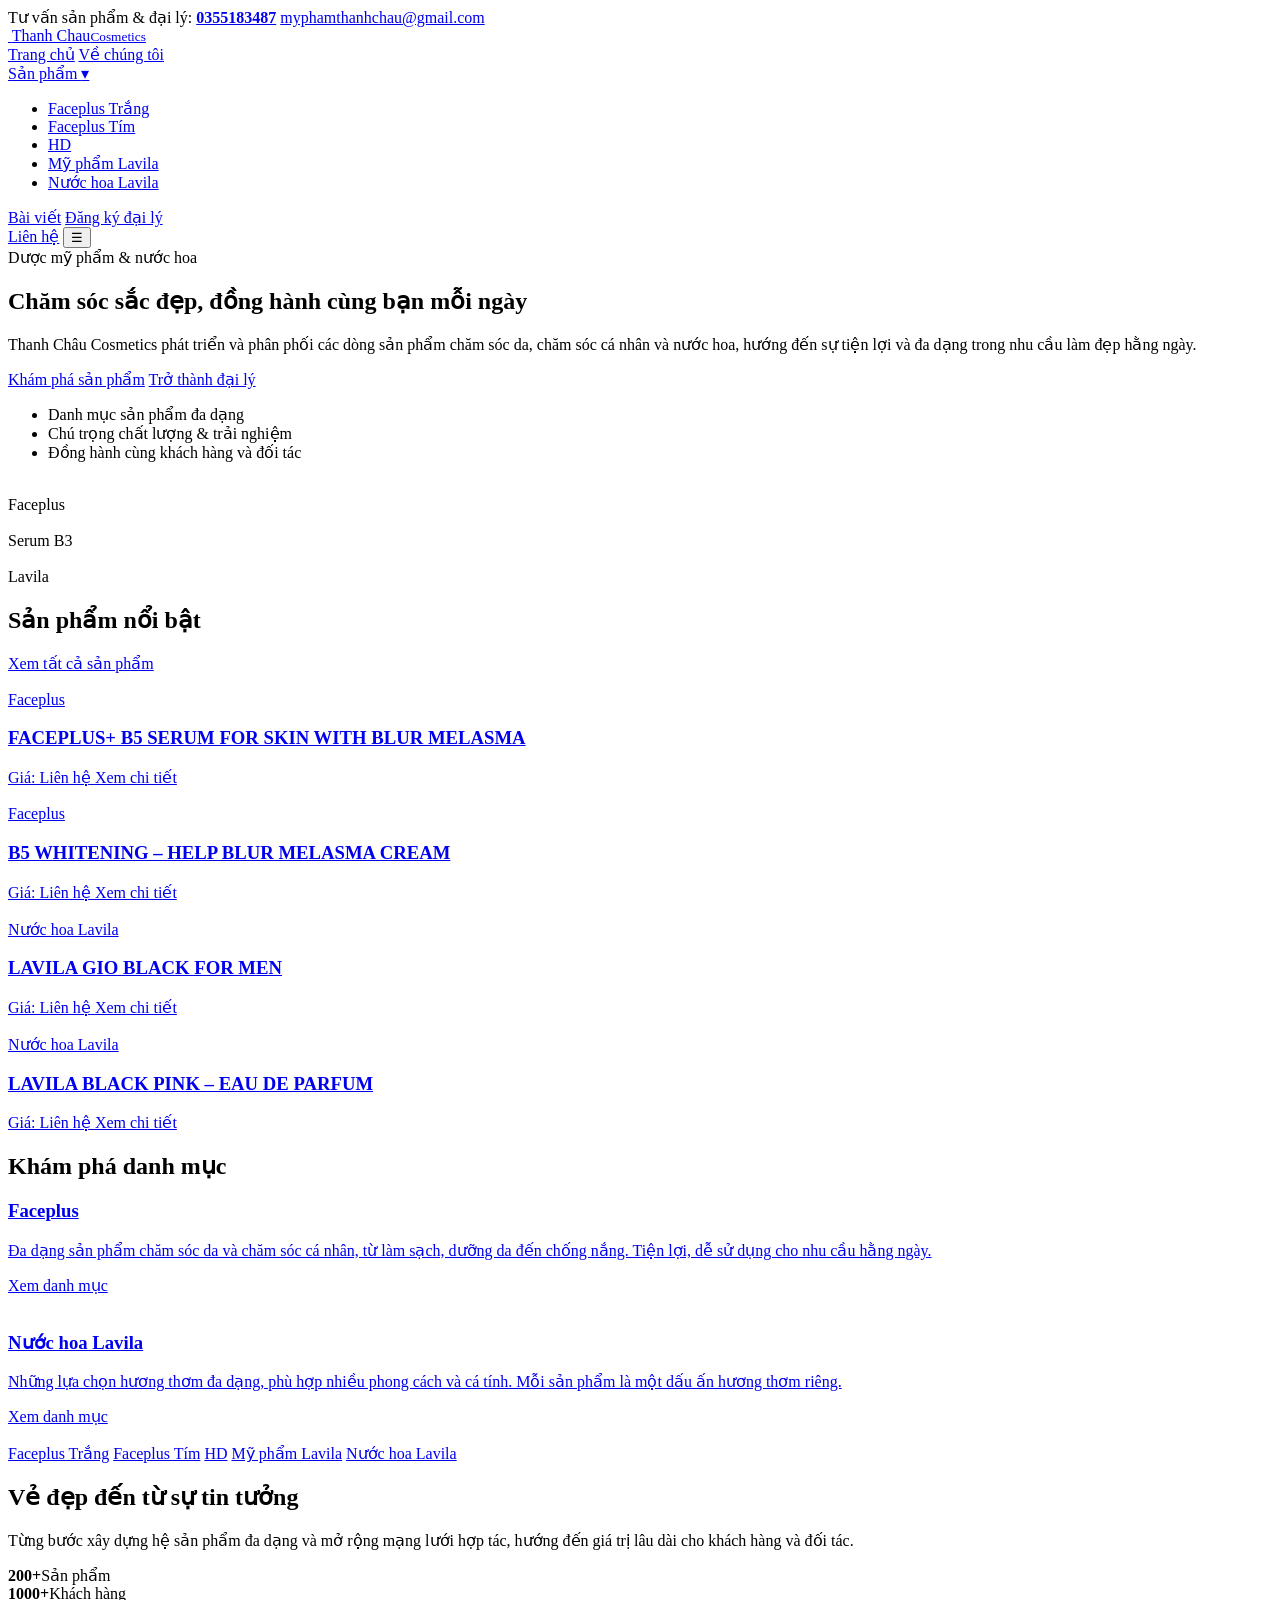
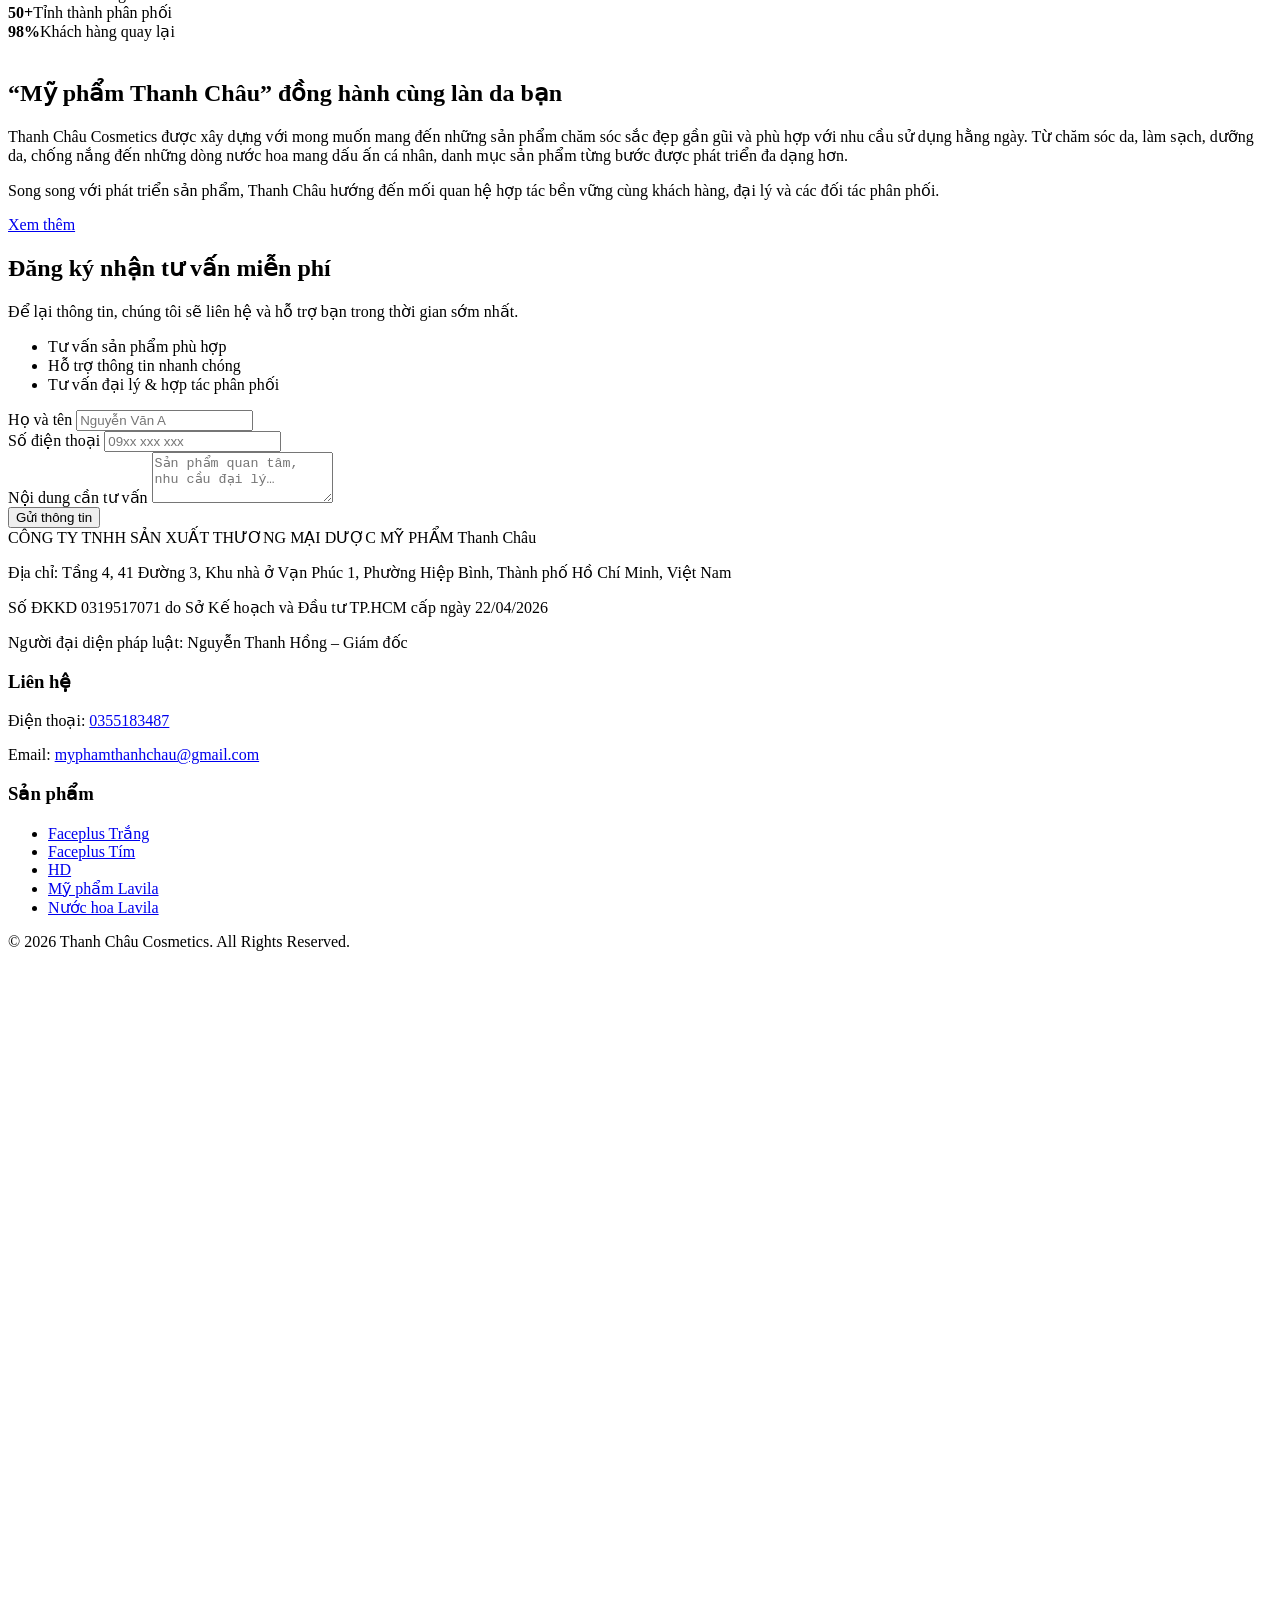
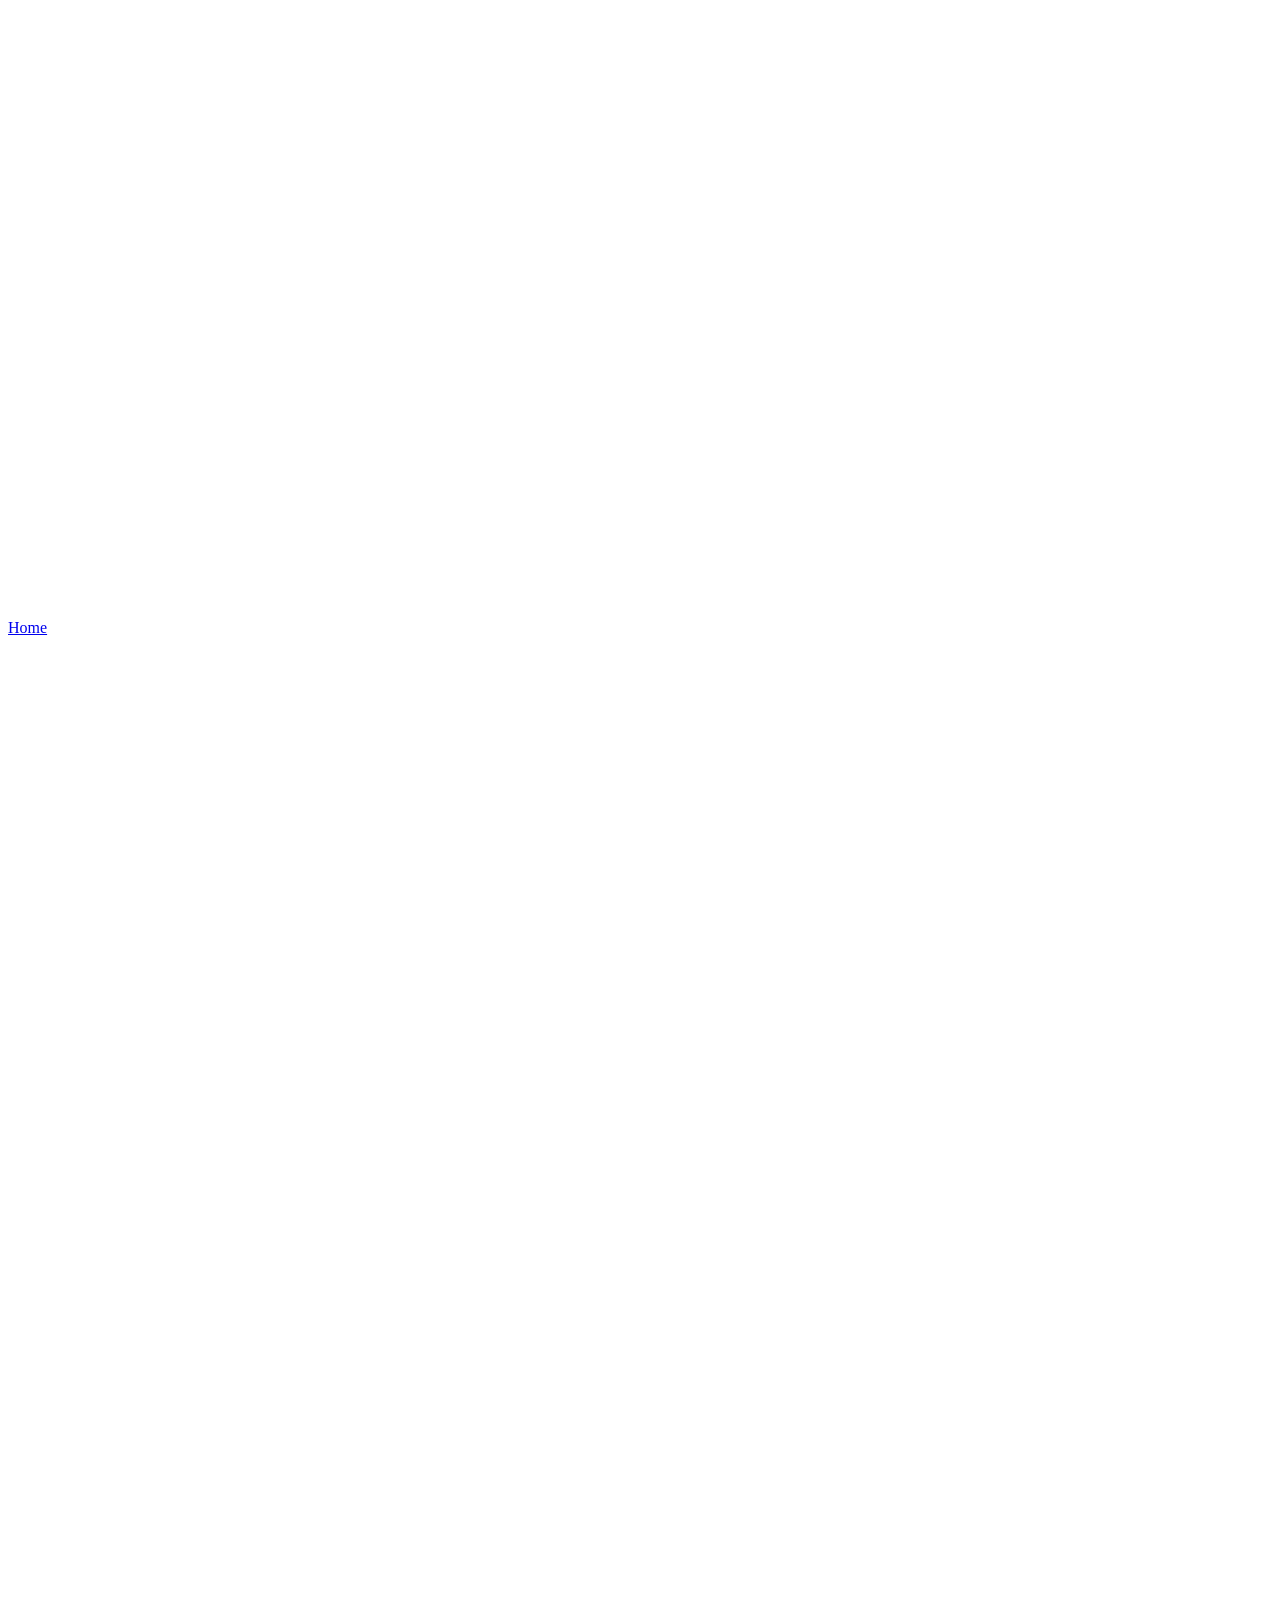
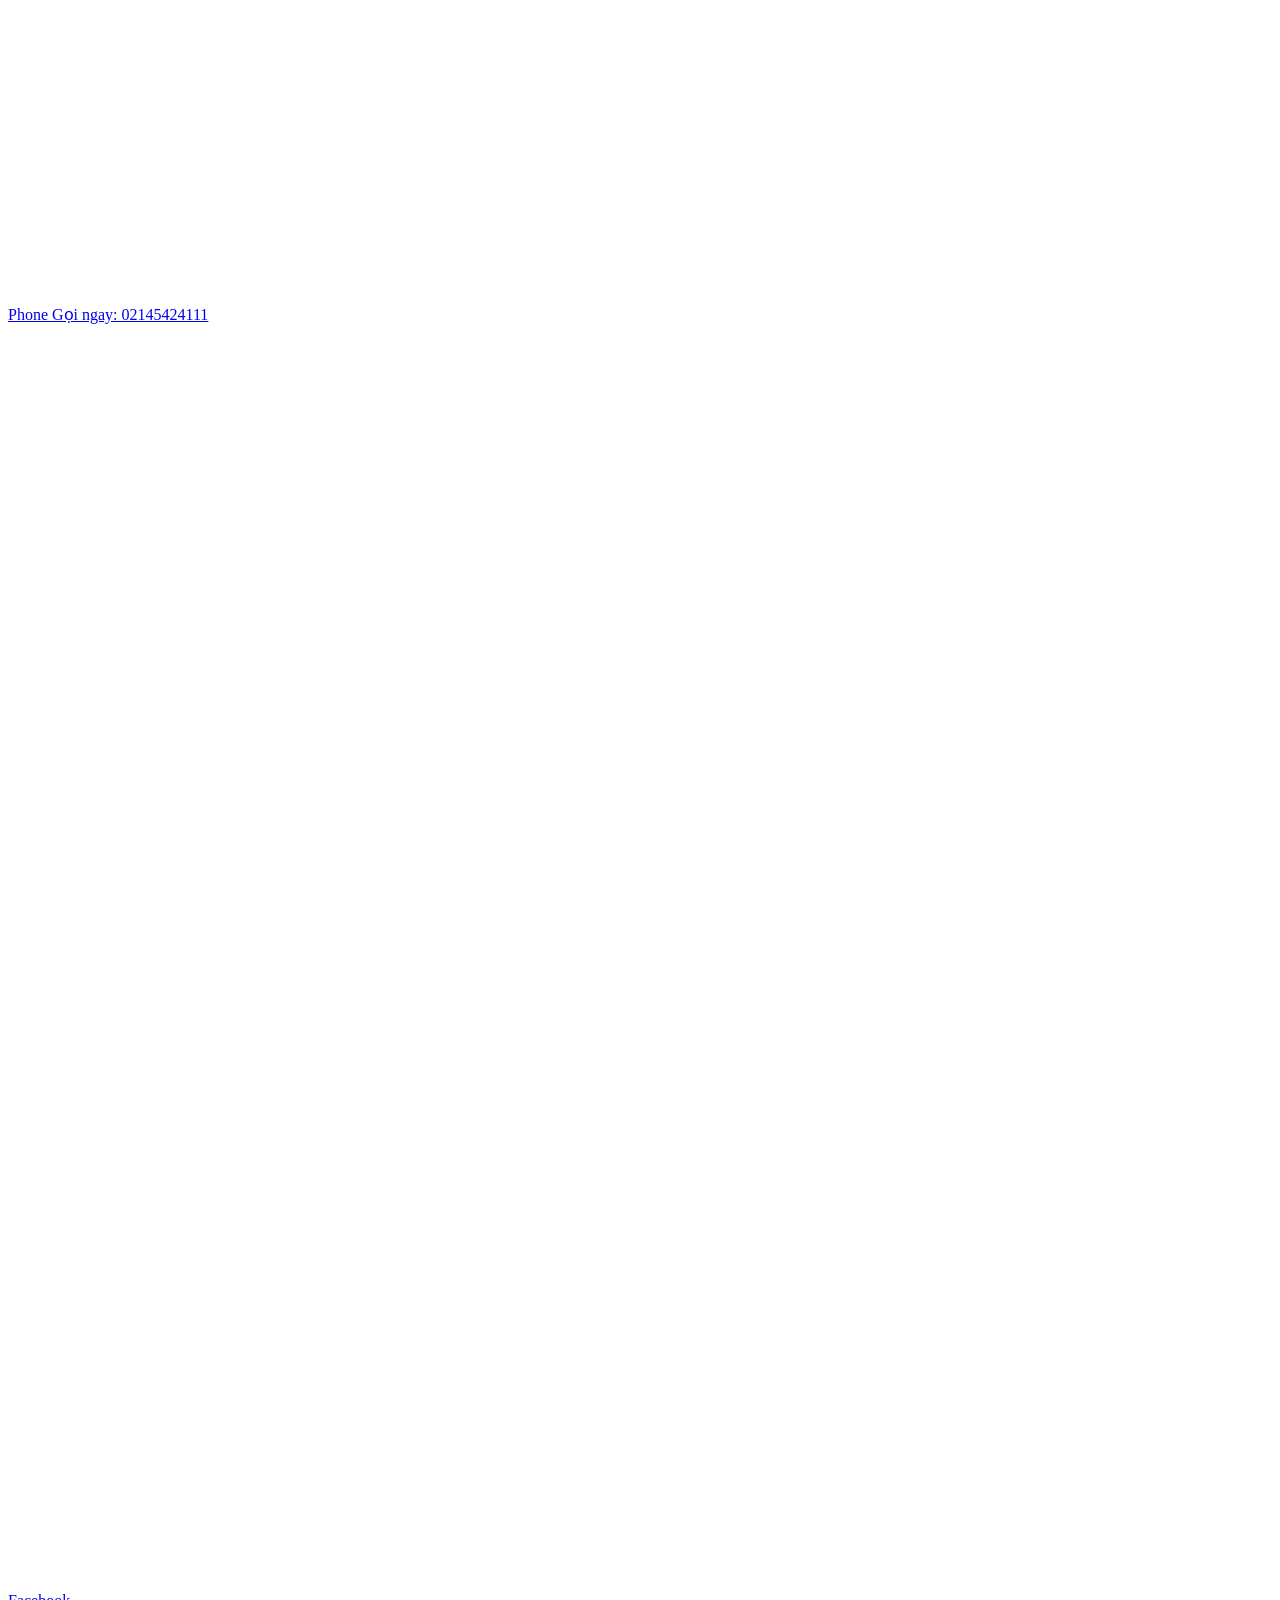
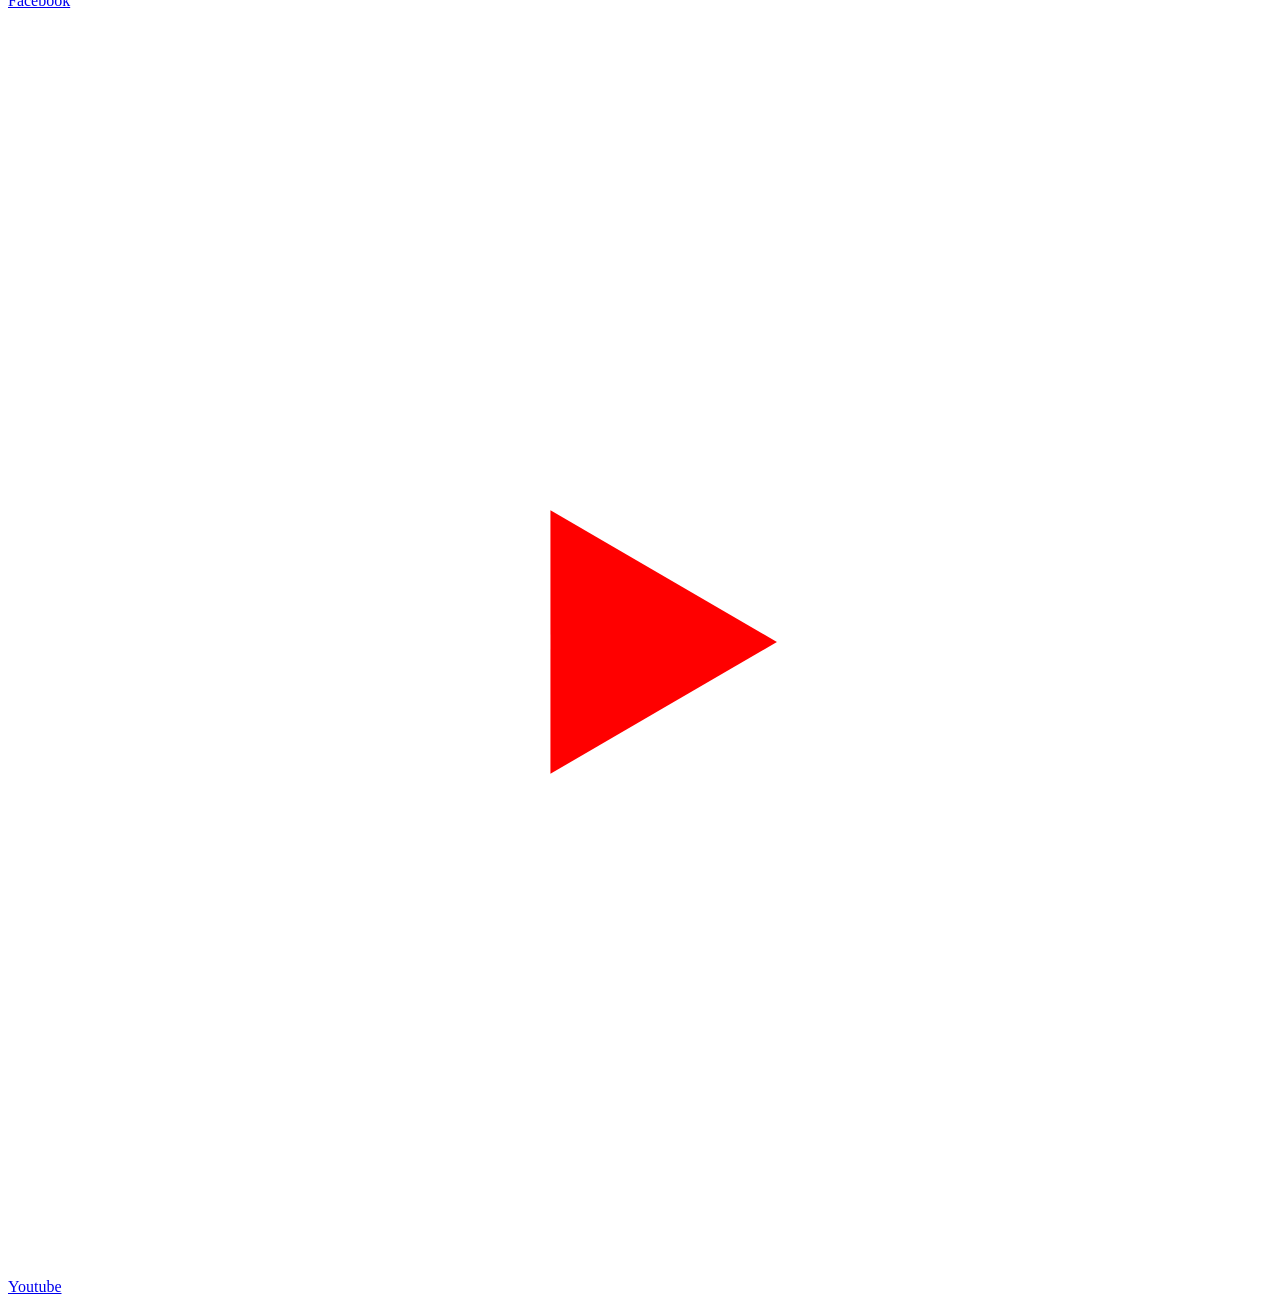
==== index.html @ 33100379 "Create index.html" ====
<!DOCTYPE html>
<html lang="vi">
<head>
<meta charset="utf-8">
<meta name="viewport" content="width=device-width, initial-scale=1">
<title>Thanh Châu Cosmetics – Dược mỹ phẩm &amp; nước hoa</title>
<meta name="description" content="Thanh Châu Cosmetics phát triển và phân phối sản phẩm chăm sóc da, chăm sóc cá nhân và nước hoa Lavila.">
<link rel="preconnect" href="https://fonts.googleapis.com">
<link rel="preconnect" href="https://fonts.gstatic.com" crossorigin>
<link href="https://fonts.googleapis.com/css2?family=Be+Vietnam+Pro:wght@400;500;600;700&display=swap" rel="stylesheet">
<link rel="stylesheet" href="style.css">
<script src="sanpham-links.js" defer></script>
</head>
<body>

<div class="topbar">
  <div class="wrap">
    <span>Tư vấn sản phẩm &amp; đại lý: <b><a href="tel:0355183487">0355183487</a></b></span>
    <a href="mailto:myphamthanhchau@gmail.com">myphamthanhchau@gmail.com</a>
  </div>
</div>

<header class="header">
  <div class="wrap">
    <a href="index.html" class="logo" aria-label="Thanh Châu Cosmetics – Trang chủ">
      <span class="logo-mark"><img src="logo.jpg" alt=""></span>
      <span>Thanh Chau<small>Cosmetics</small></span>
    </a>
    <nav class="nav" id="nav" aria-label="Menu chính">
      <a href="index.html">Trang chủ</a>
      <a href="gioithieu.html">Về chúng tôi</a>
      <div class="has-sub">
        <a href="sanpham.html" class="sub-trigger" aria-haspopup="true" aria-expanded="false">Sản phẩm <span class="caret" aria-hidden="true">▾</span></a>
        <ul class="submenu">
          <li><a href="faceplus-trang.html">Faceplus Trắng</a></li>
          <li><a href="faceplus-tim.html">Faceplus Tím</a></li>
          <li><a href="hd.html">HD</a></li>
          <li><a href="my-pham-lavila.html">Mỹ phẩm Lavila</a></li>
          <li><a href="nuoc-hoa-lavila.html">Nước hoa Lavila</a></li>
        </ul>
      </div>
      <a href="/bai-viet/">Bài viết</a>
      <a href="#dai-ly">Đăng ký đại lý</a>
    </nav>
    <a href="#lien-he" class="btn btn-primary btn-contact">Liên hệ</a>
    <button class="menu-toggle" id="menuBtn" aria-label="Mở menu" aria-expanded="false" aria-controls="nav">☰</button>
  </div>
</header>

<main>
  <!-- HERO -->
  <section class="hero">
    <div class="wrap">
      <div>
        <span class="pill">Dược mỹ phẩm &amp; nước hoa</span>
        <h1>Chăm sóc sắc đẹp, <span>đồng hành cùng bạn</span> mỗi ngày</h1>
        <p class="lead">Thanh Châu Cosmetics phát triển và phân phối các dòng sản phẩm chăm sóc da, chăm sóc cá nhân và nước hoa, hướng đến sự tiện lợi và đa dạng trong nhu cầu làm đẹp hằng ngày.</p>
        <div class="hero-actions">
          <a href="#san-pham" class="btn btn-primary">Khám phá sản phẩm</a>
          <a href="#dai-ly" class="btn btn-outline">Trở thành đại lý</a>
        </div>
        <ul class="ticks">
          <li>Danh mục sản phẩm đa dạng</li>
          <li>Chú trọng chất lượng &amp; trải nghiệm</li>
          <li>Đồng hành cùng khách hàng và đối tác</li>
        </ul>
      </div>
      <div class="hero-art" aria-hidden="true">
        <!-- Thay các ô này bằng <img src="anh-san-pham.jpg" alt="..."> -->
        <div class="bottle b1"><img src="https://duocmyphamhoangdung.vn/storage/s8/v2/s8v2iyihq0ldpcdhalr95z80q9s4_2aOboQtiuVtBk6MLftpJ6jCTSQCtWr2D3FwXiSzQ.jpg" alt=""><br>Faceplus</div>
        <div class="bottle b2"><img src="https://duocmyphamhoangdung.vn/storage/tr/6d/tr6delfv5ggwfutbpmfv9bnxu0r1_2aOboQtiuXZ2qyln2XQyYvve64nlisdAdYsNmq48.jpg" alt=""><br>Serum B3</div>
        <div class="bottle b3"><img src="https://duocmyphamhoangdung.vn/storage/ak/68/ak686l6jyz4f4cz1f8vqea92q62v_7f8109a5ee166f483607.jpg" alt=""><br>Lavila</div>
      </div>
    </div>
  </section>

  <!-- SẢN PHẨM NỔI BẬT -->
  <section class="section products" id="san-pham">
    <div class="wrap">
      <div class="section-head">
        <h2>Sản phẩm nổi bật</h2>
        <a href="sanpham.html" class="link-more">Xem tất cả sản phẩm</a>
      </div>
      <div class="grid-4">
        <a class="card" href="/san-pham/faceplus-b5-serum-for-skin-with-blur-melasma/">
          <div class="card-img c1"><img src="https://duocmyphamhoangdung.vn/storage/tr/6d/tr6delfv5ggwfutbpmfv9bnxu0r1_2aOboQtiuXZ2qyln2XQyYvve64nlisdAdYsNmq48.jpg" alt=""></div>
          <div class="card-body">
            <span class="card-brand">Faceplus</span>
            <h3>FACEPLUS+ B5 SERUM FOR SKIN WITH BLUR MELASMA</h3>
            <span class="price">Giá: Liên hệ</span>
            <span class="more">Xem chi tiết</span>
          </div>
        </a>
        <a class="card" href="/san-pham/b5-whitening-help-blur-melasma-cream/">
          <div class="card-img c2"><img src="https://duocmyphamhoangdung.vn/storage/s8/v2/s8v2iyihq0ldpcdhalr95z80q9s4_2aOboQtiuVtBk6MLftpJ6jCTSQCtWr2D3FwXiSzQ.jpg" alt=""></div>
          <div class="card-body">
            <span class="card-brand">Faceplus</span>
            <h3>B5 WHITENING – HELP BLUR MELASMA CREAM</h3>
            <span class="price">Giá: Liên hệ</span>
            <span class="more">Xem chi tiết</span>
          </div>
        </a>
        <a class="card" href="/san-pham/lavila-gio-black-for-men/">
          <div class="card-img c3"><img src="https://duocmyphamhoangdung.vn/storage/l8/zk/l8zkird0wcpavk57gc26s7rkd6z0_aa4c84c8647be525bc6a.jpg" alt=""></div>
          <div class="card-body">
            <span class="card-brand">Nước hoa Lavila</span>
            <h3>LAVILA GIO BLACK FOR MEN</h3>
            <span class="price">Giá: Liên hệ</span>
            <span class="more">Xem chi tiết</span>
          </div>
        </a>
        <a class="card" href="/san-pham/lavila-black-pink-eau-de-parfum/">
          <div class="card-img c4"><img src="https://duocmyphamhoangdung.vn/storage/ak/68/ak686l6jyz4f4cz1f8vqea92q62v_7f8109a5ee166f483607.jpg" alt=""></div>
          <div class="card-body">
            <span class="card-brand">Nước hoa Lavila</span>
            <h3>LAVILA BLACK PINK – EAU DE PARFUM</h3>
            <span class="price">Giá: Liên hệ</span>
            <span class="more">Xem chi tiết</span>
          </div>
        </a>
      </div>
    </div>
  </section>

  <!-- DANH MỤC -->
  <section class="section">
    <div class="wrap">
      <div class="section-head"><h2>Khám phá danh mục</h2></div>
      <div class="cats">
        <a class="cat light" href="faceplus-trang.html">
          <div class="cat-text">
            <h3>Faceplus</h3>
            <p>Đa dạng sản phẩm chăm sóc da và chăm sóc cá nhân, từ làm sạch, dưỡng da đến chống nắng. Tiện lợi, dễ sử dụng cho nhu cầu hằng ngày.</p>
            <span class="cat-link">Xem danh mục</span>
          </div>
          <div class="cat-img"><img src="https://duocmyphamhoangdung.vn/storage/s8/v2/s8v2iyihq0ldpcdhalr95z80q9s4_2aOboQtiuVtBk6MLftpJ6jCTSQCtWr2D3FwXiSzQ.jpg" alt=""></div>
        </a>
        <a class="cat dark" href="nuoc-hoa-lavila.html">
          <div class="cat-text">
            <h3>Nước hoa Lavila</h3>
            <p>Những lựa chọn hương thơm đa dạng, phù hợp nhiều phong cách và cá tính. Mỗi sản phẩm là một dấu ấn hương thơm riêng.</p>
            <span class="cat-link">Xem danh mục</span>
          </div>
          <div class="cat-img"><img src="https://duocmyphamhoangdung.vn/storage/x6/0d/x60dg9hu9xrqrxnwlsz4jeurth7w_963986c66175e02bb964.jpg" alt=""></div>
        </a>
      </div>
      <div class="chips">
        <a class="chip" href="faceplus-trang.html">Faceplus Trắng</a>
        <a class="chip" href="faceplus-tim.html">Faceplus Tím</a>
        <a class="chip" href="hd.html">HD</a>
        <a class="chip" href="my-pham-lavila.html">Mỹ phẩm Lavila</a>
        <a class="chip" href="nuoc-hoa-lavila.html">Nước hoa Lavila</a>
      </div>
    </div>
  </section>

  <!-- SỐ LIỆU -->
  <section class="stats">
    <div class="wrap">
      <h2 class="h2">Vẻ đẹp đến từ sự tin tưởng</h2>
      <p class="sub">Từng bước xây dựng hệ sản phẩm đa dạng và mở rộng mạng lưới hợp tác, hướng đến giá trị lâu dài cho khách hàng và đối tác.</p>
      <div class="stat-grid">
        <div class="stat"><b>200+</b><span>Sản phẩm</span></div>
        <div class="stat"><b>1000+</b><span>Khách hàng</span></div>
        <div class="stat"><b>50+</b><span>Tỉnh thành phân phối</span></div>
        <div class="stat"><b>98%</b><span>Khách hàng quay lại</span></div>
      </div>
    </div>
  </section>

  <!-- CÂU CHUYỆN THƯƠNG HIỆU -->
  <section class="section story">
    <div class="wrap">
      <div class="story-img"><img src="https://duocmyphamhoangdung.vn/storage/ej/cs/ejcs5h4viey5o0l9stw7gkk3kz85_ad07f983-24dc-4d9b-b5c7-700fced2ad86.jpg" alt=""></div>
      <div class="story-text">
        <h2 class="h2">“Mỹ phẩm Thanh Châu” đồng hành cùng làn da bạn</h2>
        <p>Thanh Châu Cosmetics được xây dựng với mong muốn mang đến những sản phẩm chăm sóc sắc đẹp gần gũi và phù hợp với nhu cầu sử dụng hằng ngày. Từ chăm sóc da, làm sạch, dưỡng da, chống nắng đến những dòng nước hoa mang dấu ấn cá nhân, danh mục sản phẩm từng bước được phát triển đa dạng hơn.</p>
        <p>Song song với phát triển sản phẩm, Thanh Châu hướng đến mối quan hệ hợp tác bền vững cùng khách hàng, đại lý và các đối tác phân phối.</p>
        <a href="gioithieu.html" class="btn btn-outline">Xem thêm</a>
      </div>
    </div>
  </section>

  <!-- ĐĂNG KÝ TƯ VẤN / ĐẠI LÝ -->
  <section class="section consult" id="dai-ly">
    <div class="wrap">
      <div>
        <h2>Đăng ký nhận tư vấn miễn phí</h2>
        <p class="lead">Để lại thông tin, chúng tôi sẽ liên hệ và hỗ trợ bạn trong thời gian sớm nhất.</p>
        <ul>
          <li>Tư vấn sản phẩm phù hợp</li>
          <li>Hỗ trợ thông tin nhanh chóng</li>
          <li>Tư vấn đại lý &amp; hợp tác phân phối</li>
        </ul>
      </div>
      <!-- Đổi action sang địa chỉ xử lý form của bạn -->
      <form class="form" action="#" method="post">
        <div class="field">
          <label for="ten">Họ và tên</label>
          <input id="ten" name="ten" type="text" placeholder="Nguyễn Văn A" autocomplete="name" required>
        </div>
        <div class="field">
          <label for="sdt">Số điện thoại</label>
          <input id="sdt" name="sdt" type="tel" placeholder="09xx xxx xxx" autocomplete="tel" required>
        </div>
        <div class="field">
          <label for="nd">Nội dung cần tư vấn</label>
          <textarea id="nd" name="noidung" rows="3" placeholder="Sản phẩm quan tâm, nhu cầu đại lý…"></textarea>
        </div>
        <button type="submit" class="btn btn-primary">Gửi thông tin</button>
      </form>
    </div>
  </section>
</main>

<footer class="footer" id="lien-he">
  <div class="wrap">
    <div class="cols">
      <div>
        <div class="co">CÔNG TY TNHH SẢN XUẤT THƯƠNG MẠI DƯỢC MỸ PHẨM Thanh Châu</div>
        <p>Địa chỉ: Tầng 4, 41 Đường 3, Khu nhà ở Vạn Phúc 1, Phường Hiệp Bình, Thành phố Hồ Chí Minh, Việt Nam</p>
        <p>Số ĐKKD 0319517071 do Sở Kế hoạch và Đầu tư TP.HCM cấp ngày 22/04/2026</p>
        <p>Người đại diện pháp luật: Nguyễn Thanh Hồng – Giám đốc</p>
      </div>
      <div>
        <h3>Liên hệ</h3>
        <p>Điện thoại: <a href="tel:0355183487">0355183487</a></p>
        <p>Email: <a href="mailto:myphamthanhchau@gmail.com">myphamthanhchau@gmail.com</a></p>
      </div>
      <div>
        <h3>Sản phẩm</h3>
        <ul>
          <li><a href="faceplus-trang.html">Faceplus Trắng</a></li>
          <li><a href="faceplus-tim.html">Faceplus Tím</a></li>
          <li><a href="hd.html">HD</a></li>
          <li><a href="my-pham-lavila.html">Mỹ phẩm Lavila</a></li>
          <li><a href="nuoc-hoa-lavila.html">Nước hoa Lavila</a></li>
        </ul>
      </div>
    </div>
    <div class="copy">© 2026 Thanh Châu Cosmetics. All Rights Reserved.</div>
  </div>
</footer>
<nav class="float-menu" aria-label="Liên hệ nhanh">
  <a href="index.html" class="fm-item">
    <span class="fm-icon fm-home">
      <svg viewBox="0 0 24 24" fill="none" stroke="#fff" stroke-width="1.8" stroke-linecap="round" stroke-linejoin="round"><path d="M3 9l9-7 9 7v11a2 2 0 0 1-2 2H5a2 2 0 0 1-2-2z"/><polyline points="9 22 9 12 15 12 15 22"/></svg>
    </span>
    <span class="fm-label">Home</span>
  </a>
 <a href="tel:02145424111" class="fm-item fm-has-tip">
  <span class="fm-icon fm-phone">
    <svg viewBox="0 0 24 24" fill="#fff"><path d="M22 16.92v3a2 2 0 0 1-2.18 2 19.8 19.8 0 0 1-8.63-3.07 19.5 19.5 0 0 1-6-6A19.8 19.8 0 0 1 2.12 4.18 2 2 0 0 1 4.11 2h3a2 2 0 0 1 2 1.72c.13.96.36 1.9.7 2.81a2 2 0 0 1-.45 2.11L8.09 9.91a16 16 0 0 0 6 6l1.27-1.27a2 2 0 0 1 2.11-.45c.91.34 1.85.57 2.81.7A2 2 0 0 1 22 16.92z"/></svg>
  </span>
  <span class="fm-label">Phone</span>
  <span class="fm-tip" role="tooltip">Gọi ngay: 02145424111</span>
</a>
  <a href="#" class="fm-item" id="fmFb">
  <span class="fm-icon fm-fb">
    <svg viewBox="0 0 24 24" fill="#fff"><path d="M14 8h2.5V5H14c-1.9 0-3.5 1.6-3.5 3.5V10H8.5v3h2v7h3v-7h2.3l.5-3h-2.8V8.5c0-.3.2-.5.5-.5z"/></svg>
  </span>
  <span class="fm-label">Facebook</span>
</a>
  <a href="https://youtube.com/@TEN-KENH-CUA-BAN" target="_blank" rel="noopener" class="fm-item">
    <span class="fm-icon fm-yt">
      <svg viewBox="0 0 24 24"><rect x="3" y="6" width="18" height="12" rx="3.5" fill="#fff"/><path d="M10.3 9.5v5l4.3-2.5z" fill="#FF0000"/></svg>
    </span>
    <span class="fm-label">Youtube</span>
  </a>
</nav>
<div class="modal" id="fbModal" hidden>
  <div class="modal-box" role="dialog" aria-modal="true" aria-labelledby="fbModalTitle">
    <div class="modal-head">
      <h2 id="fbModalTitle">KẾT NỐI</h2>
      <button type="button" class="modal-x" id="fbClose" aria-label="Đóng">×</button>
    </div>
    <p class="modal-body">Bạn có muốn kết nối với tư vấn viên của chúng tôi?</p>
    <div class="modal-actions">
      <button type="button" class="mbtn mbtn-cancel" id="fbCancel">Hủy</button>
      <a class="mbtn mbtn-fb" id="fbGo" href="https://www.facebook.com/profile.php?id=61581400995391" target="_blank" rel="noopener">Chat Facebook</a>
    </div>
  </div>
</div>


<script>
  // Bật/tắt menu trên điện thoại
  var btn = document.getElementById('menuBtn');
  var nav = document.getElementById('nav');
  btn.addEventListener('click', function () {
    var open = nav.classList.toggle('open');
    btn.setAttribute('aria-expanded', open);
  });

  // Menu Sản phẩm trên điện thoại: bấm để mở/đóng danh sách
  var sub = document.querySelector('.has-sub');
  var subTrigger = sub.querySelector('.sub-trigger');
  subTrigger.addEventListener('click', function (e) {
    if (window.matchMedia('(max-width:900px)').matches) {
      e.preventDefault();
      var o = sub.classList.toggle('open');
      subTrigger.setAttribute('aria-expanded', o);
    }
  });

  // Hộp thoại kết nối Facebook
var fbModal = document.getElementById('fbModal');
var fbOpenBtn = document.getElementById('fmFb');

function openFb(e){
  e.preventDefault();
  fbModal.hidden = false;
  document.getElementById('fbGo').focus();
}
function closeFb(){
  fbModal.hidden = true;
  fbOpenBtn.focus();
}

fbOpenBtn.addEventListener('click', openFb);
document.getElementById('fbCancel').addEventListener('click', closeFb);
document.getElementById('fbClose').addEventListener('click', closeFb);
document.getElementById('fbGo').addEventListener('click', function(){ fbModal.hidden = true; });
fbModal.addEventListener('click', function(e){ if (e.target === fbModal) closeFb(); });
document.addEventListener('keydown', function(e){
  if (e.key === 'Escape' && !fbModal.hidden) closeFb();
});
</script>

</body>
</html>
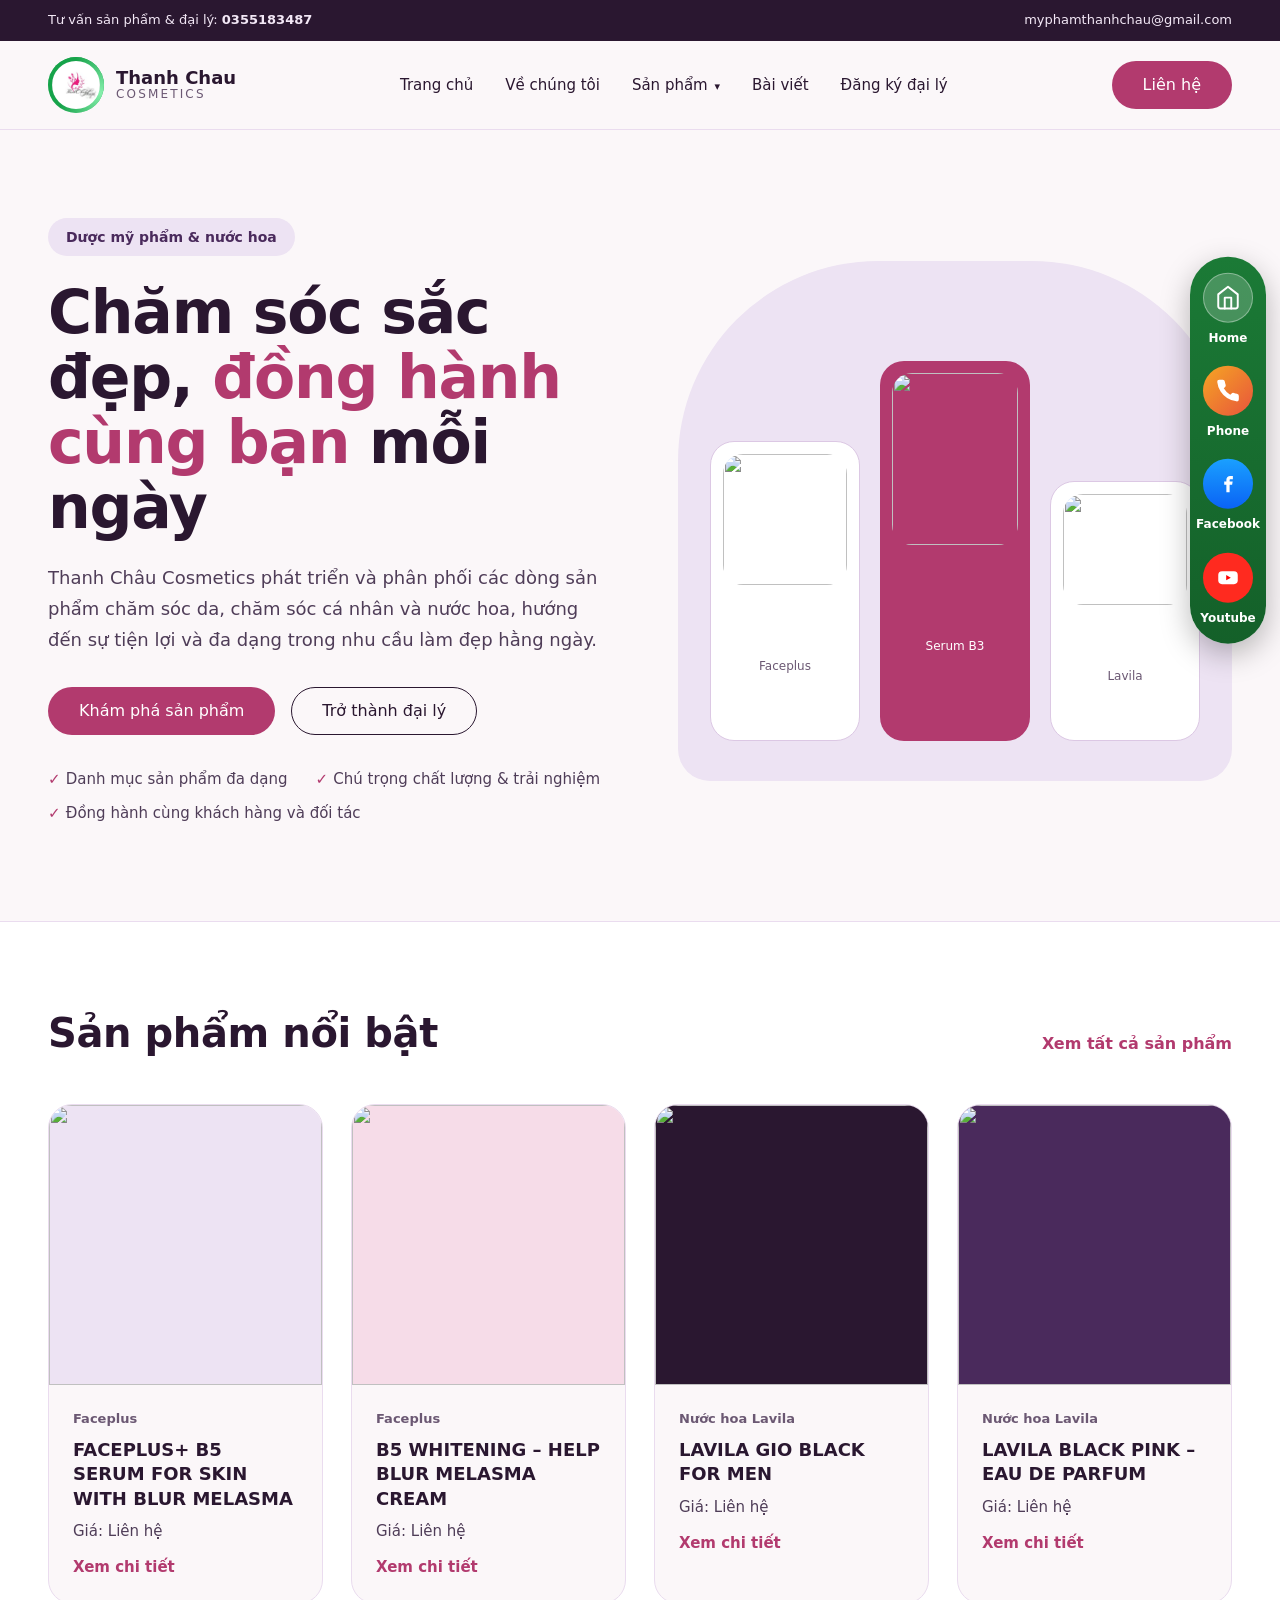
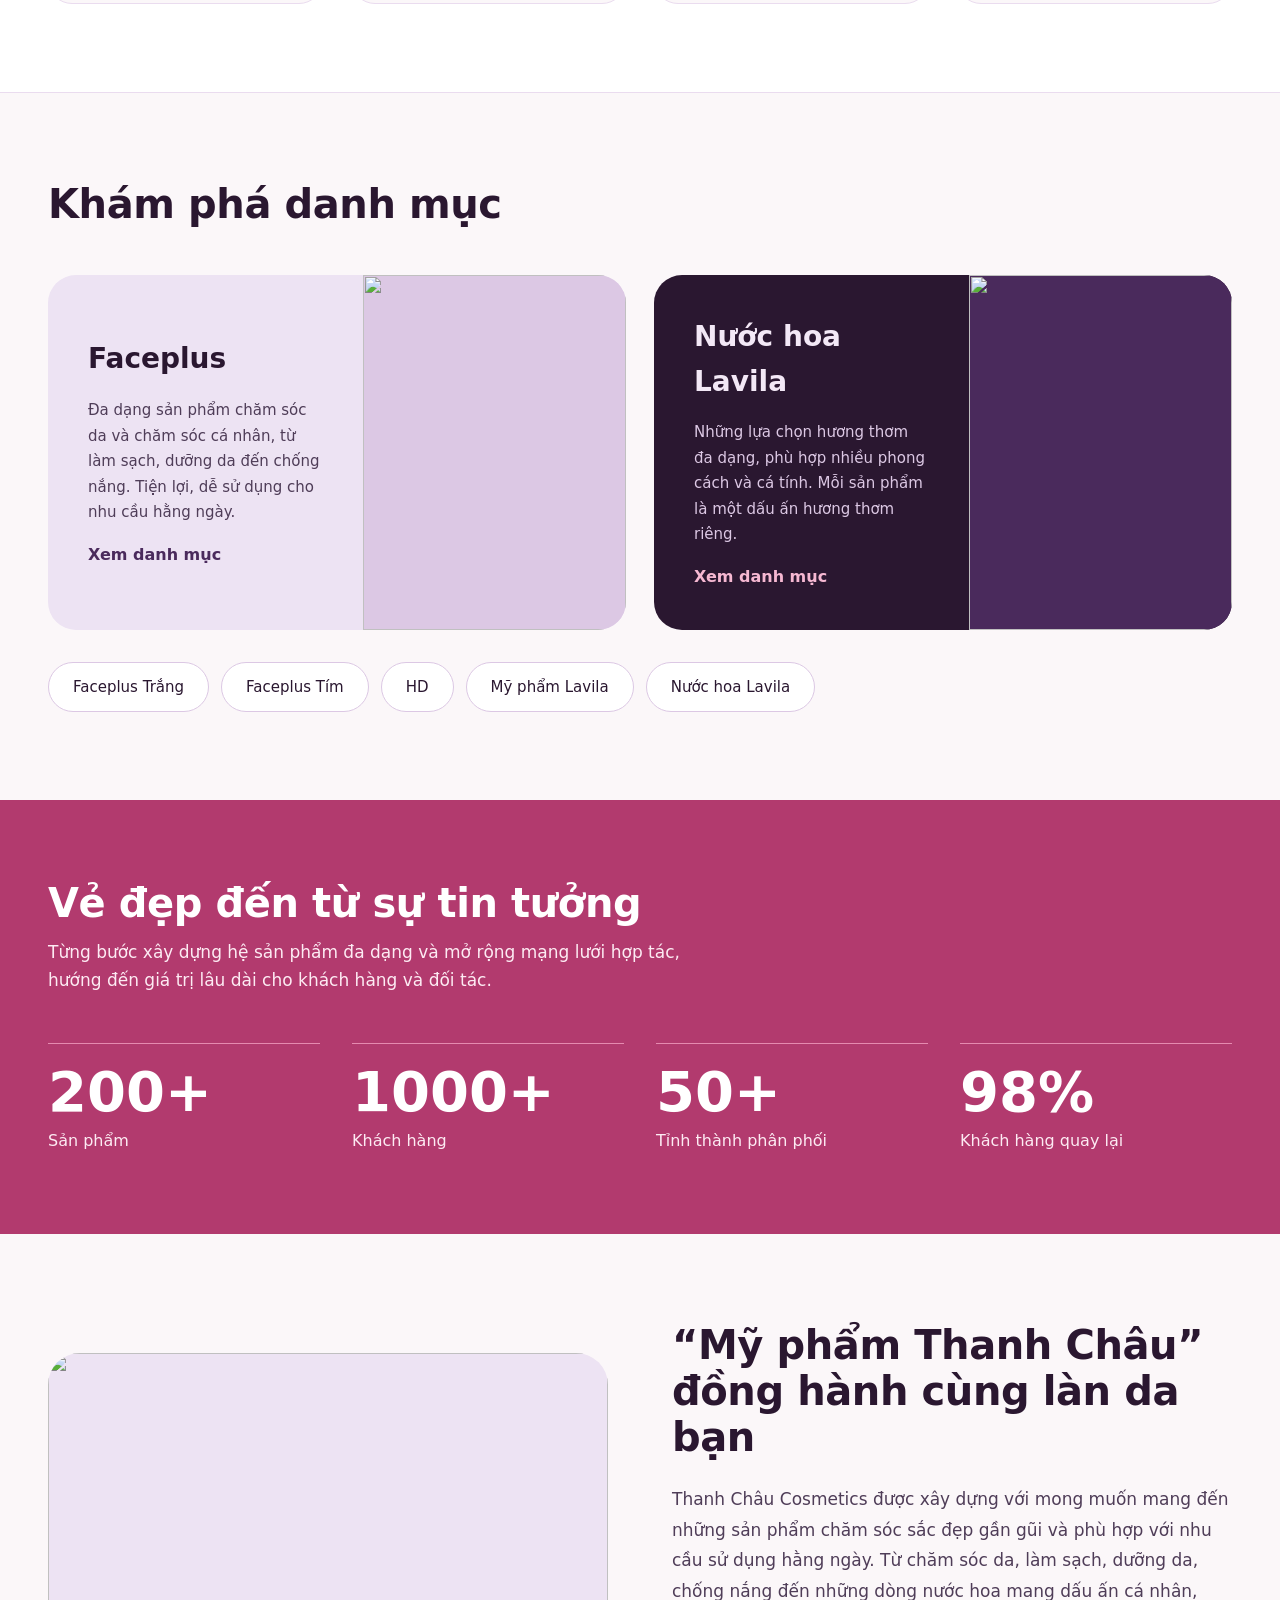
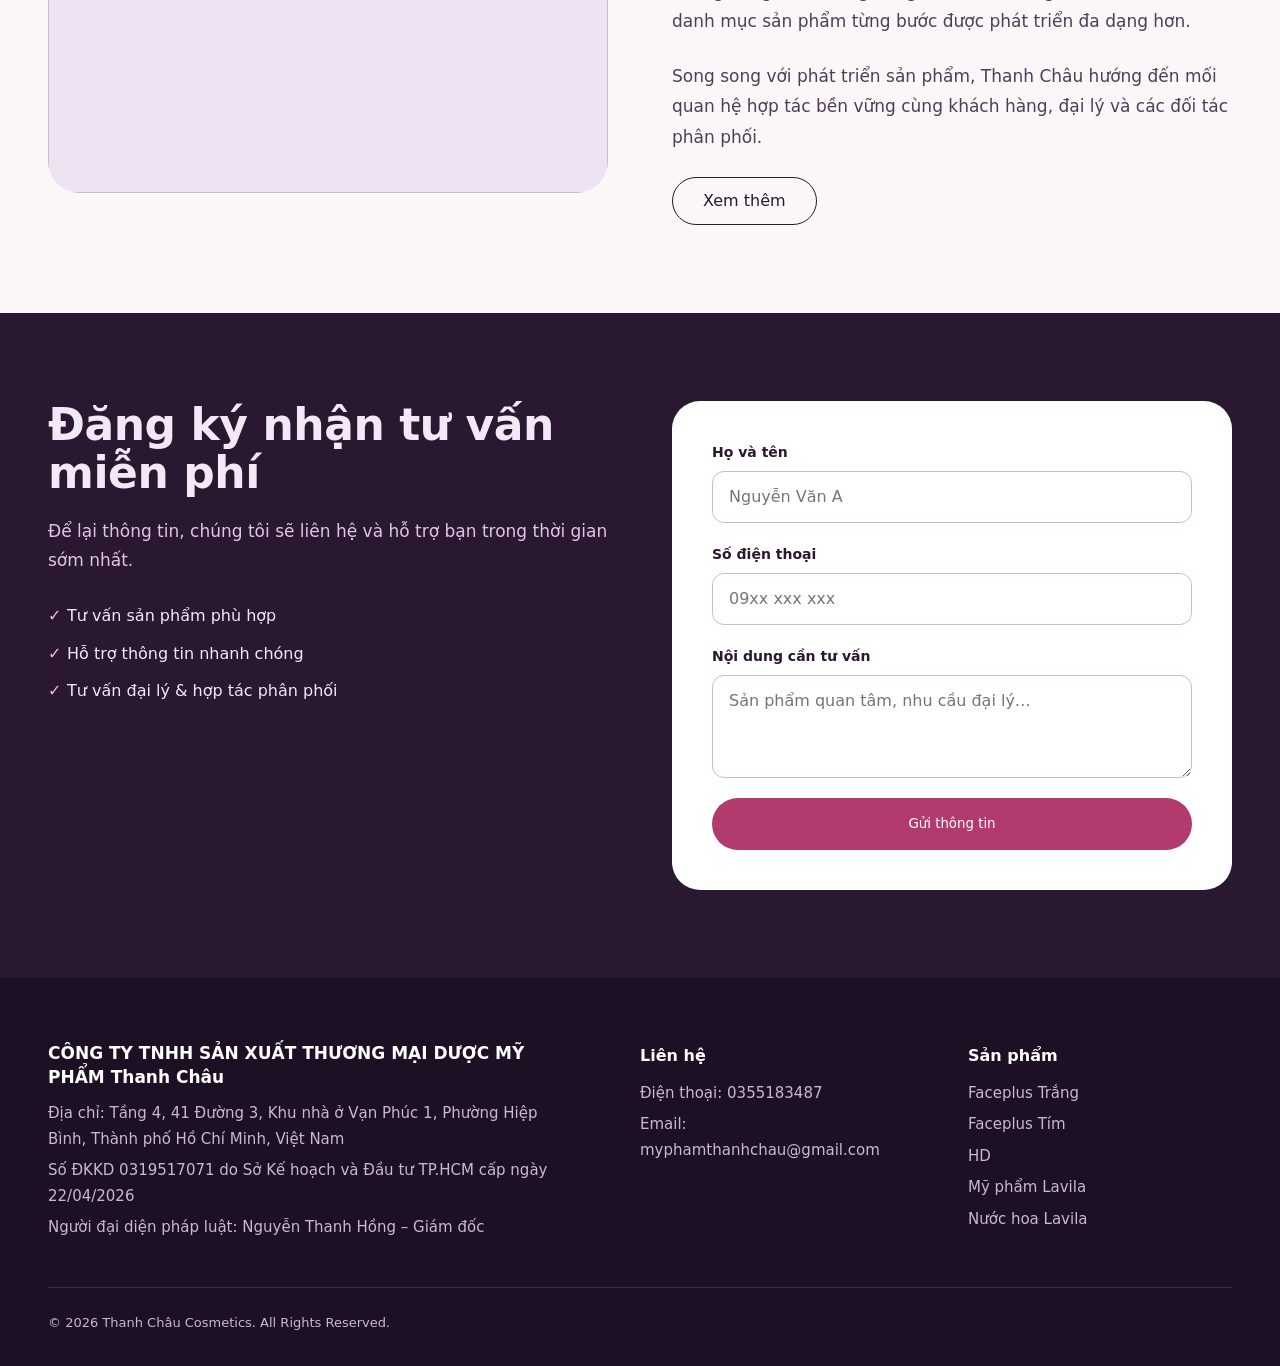
==== commit 5d838f45: "Add files via upload" ====
--- a/index.html
+++ b/index.html
@@ -328,4 +328,4 @@
 </script>
 
 </body>
-</html>
+</html>
--- a/style.css
+++ b/style.css
@@ -0,0 +1,539 @@
+:root{
+  --accent:#B23A6E;
+  --ink:#2A1730;
+  --ink-2:#4F3D58;
+  --muted:#6B5873;
+  --bg:#FBF7F9;
+  --lilac:#EDE3F3;
+  --lilac-2:#DCC8E4;
+  --line:#EADCEF;
+  --plum:#4A2A5C;
+  --night:#1D0F24;
+  --radius:24px;
+  --wrap:1344px;
+}
+*,*::before,*::after{box-sizing:border-box}
+html{scroll-behavior:smooth}
+body{margin:0;font-family:'Be Vietnam Pro',system-ui,sans-serif;color:var(--ink);background:var(--bg);line-height:1.6;-webkit-font-smoothing:antialiased}
+img{max-width:100%;display:block}
+a{color:inherit;text-decoration:none}
+h1,h2,h3,p{margin:0}
+:focus-visible{outline:3px solid var(--accent);outline-offset:3px}
+.wrap{max-width:var(--wrap);margin:0 auto;padding:0 48px}
+
+/* Nút */
+.btn{display:inline-flex;align-items:center;justify-content:center;min-height:48px;padding:0 30px;border-radius:999px;font:600 16px/1 inherit;font-family:inherit;border:1.5px solid transparent;cursor:pointer;transition:background .2s,color .2s}
+.btn-primary{background:var(--accent);color:#fff}
+.btn-primary:hover{background:#963059}
+.btn-outline{border-color:var(--ink);color:var(--ink)}
+.btn-outline:hover{background:var(--ink);color:#fff}
+
+/* Top bar + header */
+.topbar{background:var(--ink);color:#F3E8F6;font-size:13px}
+.topbar .wrap{display:flex;flex-wrap:wrap;gap:6px 32px;justify-content:space-between;padding-top:10px;padding-bottom:10px}
+.header{background:var(--bg);border-bottom:1px solid var(--line);position:sticky;top:0;z-index:20}
+.header .wrap{display:flex;align-items:center;justify-content:space-between;gap:24px;padding-top:16px;padding-bottom:16px}
+.logo{display:flex;align-items:center;gap:12px;font-weight:700;font-size:18px;line-height:1.1}
+.logo-mark{position:relative;flex-shrink:0;display:block;width:56px;height:56px;border-radius:50%;overflow:hidden;background:#16A34A}
+/* Vòng xanh lá chạy quanh logo: khối gradient xoay, bị cắt tròn bởi overflow:hidden */
+.logo-mark::before{content:"";position:absolute;left:50%;top:50%;width:200%;height:200%;background:conic-gradient(#16A34A,#86EFAC,rgba(22,163,74,0) 60%,#16A34A);transform:translate(-50%,-50%) rotate(0deg);animation:logo-spin 2.5s linear infinite}
+.logo-mark img{position:absolute;left:4px;top:4px;width:calc(100% - 8px);height:calc(100% - 8px);border-radius:50%;object-fit:cover;background:#fff;z-index:1}
+@keyframes logo-spin{to{transform:translate(-50%,-50%) rotate(360deg)}}
+.logo small{display:block;font-weight:500;font-size:12px;letter-spacing:.18em;text-transform:uppercase;color:var(--muted)}
+.nav{display:flex;gap:32px;font-weight:500;font-size:15px}
+.nav a{padding:8px 0}
+.nav a:hover{color:var(--accent)}
+.menu-toggle{display:none;background:none;border:1.5px solid var(--ink);border-radius:12px;width:48px;height:48px;font:inherit;cursor:pointer}
+
+/* Hero */
+.hero{padding:88px 0 96px}
+.hero .wrap{display:grid;grid-template-columns:1.1fr 1fr;gap:56px;align-items:center}
+.pill{display:inline-block;background:var(--lilac);color:var(--plum);font-size:14px;font-weight:600;padding:8px 18px;border-radius:999px;margin-bottom:24px}
+.hero h1{font-size:clamp(36px,5vw,60px);line-height:1.08;letter-spacing:-.02em;font-weight:700}
+.hero h1 span{color:var(--accent)}
+.hero p.lead{margin-top:24px;font-size:18px;line-height:1.7;color:var(--ink-2);max-width:560px}
+.hero-actions{display:flex;flex-wrap:wrap;gap:16px;margin-top:32px}
+.ticks{display:flex;flex-wrap:wrap;gap:10px 28px;margin:32px 0 0;padding:0;list-style:none;font-weight:500;color:var(--ink-2);font-size:15px}
+.ticks li::before{content:"✓ ";color:var(--accent);font-weight:700}
+.hero-art{position:relative;min-height:520px;display:flex;align-items:flex-end;justify-content:center;gap:20px;padding:48px 32px 40px}
+.hero-art::before{content:"";position:absolute;inset:0;background:var(--lilac);border-radius:200px 200px 32px 32px;z-index:0}
+.bottle{position:relative;z-index:1;width:150px;border-radius:24px;display:grid;place-items:center;text-align:center;font-size:12px;padding:12px}
+.bottle.b1{height:300px;background:#fff;border:1px solid var(--lilac-2);color:var(--muted)}
+.bottle.b2{height:380px;background:var(--accent);color:#fff}
+.bottle.b3{height:260px;background:#fff;border:1px solid var(--lilac-2);color:var(--muted)}
+/* Khi có ảnh thật: <img class="bottle-img" src="..."> */
+.bottle img{width:100%;height:100%;object-fit:cover;border-radius:20px}
+
+/* Section chung */
+.section{padding:88px 0}
+.section-head{display:flex;flex-wrap:wrap;align-items:flex-end;justify-content:space-between;gap:16px;margin-bottom:48px}
+.section-head h2,.h2{font-size:clamp(28px,3.4vw,40px);line-height:1.15;letter-spacing:-.01em}
+.link-more{font-weight:600;color:var(--accent)}
+.link-more:hover{text-decoration:underline}
+
+/* Sản phẩm */
+.products{background:#fff;border-block:1px solid var(--line)}
+.grid-4{display:grid;grid-template-columns:repeat(4,1fr);gap:28px}
+.card{display:flex;flex-direction:column;background:var(--bg);border:1px solid var(--line);border-radius:var(--radius);overflow:hidden;transition:transform .2s,box-shadow .2s}
+.card:hover{transform:translateY(-4px);box-shadow:0 12px 28px rgba(74,42,92,.12)}
+.card-img{height:280px;display:grid;place-items:center;font-size:13px;color:var(--muted)}
+.card-img img{width:100%;height:100%;object-fit:cover}
+.card-img.c1{background:#EDE3F3}
+.card-img.c2{background:#F6DCE8}
+.card-img.c3{background:#2A1730;color:#E6D3EC}
+.card-img.c4{background:#4A2A5C;color:#E6D3EC}
+.card-body{padding:24px;display:flex;flex-direction:column;gap:8px}
+.card-brand{font-size:13px;font-weight:600;color:var(--muted)}
+.card h3{font-size:18px;line-height:1.35}
+.card .price{font-size:15px;color:var(--ink-2)}
+.card .more{margin-top:4px;font-weight:600;color:var(--accent);font-size:15px}
+
+/* Danh mục */
+.cats{display:grid;grid-template-columns:1fr 1fr;gap:28px}
+.cat{display:grid;grid-template-columns:1.2fr 1fr;border-radius:28px;overflow:hidden;min-height:300px}
+.cat-text{padding:40px;display:flex;flex-direction:column;justify-content:center;gap:16px}
+.cat h3{font-size:28px}
+.cat p{font-size:15px;line-height:1.7}
+.cat-img{display:grid;place-items:center;font-size:13px}
+.cat-img img{width:100%;height:100%;object-fit:cover}
+.cat.light{background:var(--lilac)}
+.cat.light p{color:var(--ink-2)}
+.cat.light .cat-img{background:var(--lilac-2);color:var(--plum)}
+.cat.light .cat-link{color:var(--plum)}
+.cat.dark{background:var(--ink);color:#F3E8F6}
+.cat.dark p{color:var(--lilac-2)}
+.cat.dark .cat-img{background:var(--plum);color:#E6D3EC}
+.cat.dark .cat-link{color:#F6B8D2}
+.cat-link{font-weight:600}
+.chips{display:flex;flex-wrap:wrap;gap:12px;margin-top:32px}
+.chip{background:#fff;border:1.5px solid var(--lilac-2);border-radius:999px;padding:12px 24px;font-weight:500;font-size:15px;transition:border-color .2s,color .2s}
+.chip:hover{border-color:var(--accent);color:var(--accent)}
+
+/* Số liệu */
+.stats{background:var(--accent);color:#fff;padding:80px 0}
+.stats p.sub{max-width:680px;margin-top:12px;font-size:17px;line-height:1.7;color:#FDEBF3}
+.stat-grid{display:grid;grid-template-columns:repeat(4,1fr);gap:32px;margin-top:48px}
+.stat{border-top:1px solid #E58AB0;padding-top:20px}
+.stat b{display:block;font-size:56px;line-height:1;font-weight:700}
+.stat span{display:block;margin-top:8px;color:#FDEBF3}
+
+/* Câu chuyện */
+.story .wrap{display:grid;grid-template-columns:1fr 1fr;gap:64px;align-items:center}
+.story-img{min-height:440px;border-radius:32px;background:var(--lilac);display:grid;place-items:center;color:var(--plum);font-size:13px;overflow:hidden}
+.story-img img{width:100%;height:100%;object-fit:cover}
+.story-text{display:flex;flex-direction:column;gap:24px;align-items:flex-start}
+.story-text p{font-size:17px;line-height:1.8;color:var(--ink-2);max-width:62ch}
+
+/* Form tư vấn */
+.consult{background:var(--ink);color:#F3E8F6}
+.consult .wrap{display:grid;grid-template-columns:1fr 1fr;gap:64px;align-items:start}
+.consult h2{font-size:clamp(30px,3.8vw,44px);line-height:1.1;letter-spacing:-.01em}
+.consult .lead{margin-top:20px;font-size:17px;line-height:1.7;color:var(--lilac-2)}
+.consult ul{list-style:none;padding:0;margin:28px 0 0;display:grid;gap:12px}
+.consult li::before{content:"✓ ";color:#F6B8D2;font-weight:700}
+.form{background:#fff;color:var(--ink);border-radius:28px;padding:40px;display:grid;gap:20px}
+.field{display:grid;gap:8px}
+.field label{font-size:14px;font-weight:600}
+.field input,.field textarea{width:100%;border:1.5px solid #CDB6D6;border-radius:12px;padding:12px 16px;min-height:48px;font:inherit;font-size:16px;color:var(--ink);background:#fff}
+.field textarea{resize:vertical}
+.field input:focus,.field textarea:focus{border-color:var(--accent);outline:none;box-shadow:0 0 0 3px rgba(178,58,110,.2)}
+.form .btn{width:100%;min-height:52px}
+
+/* Footer */
+.footer{background:var(--night);color:#CDB6D6;font-size:15px;line-height:1.7;padding:64px 0 32px}
+.footer .cols{display:grid;grid-template-columns:2fr 1fr 1fr;gap:40px 64px}
+.footer h3{color:#fff;font-size:16px;margin-bottom:12px}
+.footer .co{color:#fff;font-weight:700;font-size:17px;line-height:1.4;margin-bottom:12px}
+.footer p{margin-bottom:6px}
+.footer ul{list-style:none;margin:0;padding:0;display:grid;gap:6px}
+.footer a:hover{color:#fff;text-decoration:underline}
+.copy{border-top:1px solid #3A2548;margin-top:40px;padding-top:24px;font-size:13px}
+
+/* Responsive */
+@media (max-width:1100px){
+  .grid-4{grid-template-columns:repeat(2,1fr)}
+  .cats{grid-template-columns:1fr}
+}
+@media (max-width:900px){
+  .wrap{padding:0 24px}
+  .hero{padding:56px 0 64px}
+  .hero .wrap,.story .wrap,.consult .wrap{grid-template-columns:1fr;gap:40px}
+  .hero-art{min-height:420px}
+  .stat-grid{grid-template-columns:repeat(2,1fr)}
+  .footer .cols{grid-template-columns:1fr}
+  .section{padding:64px 0}
+  .menu-toggle{display:block}
+  .header .btn-contact{display:none}
+  .nav{display:none;position:absolute;left:0;right:0;top:100%;flex-direction:column;gap:0;background:var(--bg);border-bottom:1px solid var(--line);padding:8px 24px 16px}
+  .nav.open{display:flex}
+  .nav a{padding:14px 0;border-bottom:1px solid var(--line)}
+}
+@media (max-width:600px){
+  .grid-4{grid-template-columns:1fr}
+  .cat{grid-template-columns:1fr}
+  .cat-img{min-height:200px}
+  .cat-text{padding:28px}
+  .form{padding:28px 22px}
+  .bottle{width:30%;min-width:0}
+  .stat b{font-size:44px}
+}
+@media (prefers-reduced-motion:reduce){
+  html{scroll-behavior:auto}
+  *{transition:none!important}
+  .logo-mark::before{animation:none}
+}
+
+/* Nút nổi bên phải, giữa màn hình */
+.float-menu{
+  position:fixed;
+  right:14px;
+  top:50%;
+  transform:translateY(-50%);
+  z-index:50;
+  display:flex;
+  flex-direction:column;
+  gap:18px;
+  padding:16px 8px;
+  width:76px;
+  border-radius:40px;
+  background:linear-gradient(180deg,#1B7A36,#146029);
+  box-shadow:0 10px 30px rgba(0,0,0,.28);
+}
+.fm-item{
+  display:flex;
+  flex-direction:column;
+  align-items:center;
+  gap:6px;
+  color:#fff;
+  font-size:12px;
+  font-weight:600;
+  transition:transform .2s;
+}
+.fm-item:hover{transform:scale(1.08)}
+.fm-icon{
+  width:50px;
+  height:50px;
+  border-radius:50%;
+  display:grid;
+  place-items:center;
+}
+.fm-icon svg{width:26px;height:26px}
+.fm-home{background:rgba(255,255,255,.2);border:1px solid rgba(255,255,255,.35)}
+.fm-phone{background:linear-gradient(135deg,#F5A623,#E8543C)}
+.fm-fb{background:linear-gradient(180deg,#1AA0FF,#0A63F5)}
+.fm-yt{background:#FF2A1F}
+
+@media (max-width:600px){
+  .float-menu{right:8px;width:62px;gap:12px;padding:12px 6px}
+  .fm-icon{width:40px;height:40px}
+  .fm-icon svg{width:22px;height:22px}
+  .fm-item{font-size:10px}
+}
+@media (prefers-reduced-motion:reduce){
+  .fm-item{transition:none}
+}
+/* Tooltip "Gọi ngay" */
+.fm-has-tip{position:relative}
+.fm-tip{
+  position:absolute;
+  right:calc(100% + 18px);
+  top:11px;
+  white-space:nowrap;
+  background:#fff;
+  color:var(--ink);
+  font-size:14px;
+  font-weight:700;
+  padding:10px 16px;
+  border-radius:999px;
+  box-shadow:0 6px 20px rgba(0,0,0,.22);
+  opacity:0;
+  visibility:hidden;
+  transform:translateX(8px);
+  transition:opacity .2s,transform .2s,visibility .2s;
+  pointer-events:none;
+}
+/* Mũi tên nhỏ chỉ về phía nút */
+.fm-tip::after{
+  content:"";
+  position:absolute;
+  left:100%;
+  top:50%;
+  margin-top:-6px;
+  border:6px solid transparent;
+  border-left-color:#fff;
+}
+.fm-has-tip:hover .fm-tip,
+.fm-has-tip:focus-visible .fm-tip{
+  opacity:1;
+  visibility:visible;
+  transform:translateX(0);
+}
+
+@media (max-width:600px){
+  .fm-tip{right:calc(100% + 12px);top:6px;font-size:13px;padding:8px 12px}
+}
+@media (prefers-reduced-motion:reduce){
+  .fm-tip{transition:none}
+}
+/* Hộp thoại kết nối Facebook */
+.modal{
+  position:fixed;
+  inset:0;
+  z-index:100;
+  display:flex;
+  align-items:center;
+  justify-content:center;
+  padding:20px;
+  background:rgba(0,0,0,.55);
+}
+.modal[hidden]{display:none}
+.modal-box{
+  width:100%;
+  max-width:480px;
+  background:#fff;
+  color:var(--ink);
+  border-radius:20px;
+  overflow:hidden;
+  box-shadow:0 20px 50px rgba(0,0,0,.35);
+  animation:modal-in .2s ease-out;
+}
+@keyframes modal-in{from{opacity:0;transform:translateY(10px) scale(.98)}to{opacity:1;transform:none}}
+.modal-head{
+  display:flex;
+  align-items:center;
+  justify-content:space-between;
+  padding:22px 24px;
+  border-bottom:1px solid #E8E8E8;
+}
+.modal-head h2{font-size:20px;font-weight:700;letter-spacing:.01em}
+.modal-x{
+  width:40px;height:40px;
+  border:0;background:none;
+  font-size:28px;line-height:1;
+  color:#555;cursor:pointer;border-radius:50%;
+}
+.modal-x:hover{background:#F0F0F0}
+.modal-body{
+  padding:34px 24px 40px;
+  text-align:center;
+  font-size:16px;
+  color:#333;
+}
+.modal-actions{
+  display:grid;
+  grid-template-columns:1fr 1fr;
+  gap:20px;
+  padding:0 24px 24px;
+}
+.mbtn{
+  display:flex;
+  align-items:center;
+  justify-content:center;
+  min-height:48px;
+  border:0;
+  border-radius:8px;
+  font:700 17px/1 inherit;
+  font-family:inherit;
+  cursor:pointer;
+  box-shadow:0 3px 8px rgba(0,0,0,.18);
+  transition:filter .2s;
+}
+.mbtn:hover{filter:brightness(.95)}
+.mbtn-cancel{background:#F1F1F1;color:#333}
+.mbtn-fb{background:#E0001B;color:#fff}
+
+@media (max-width:480px){
+  .modal-actions{gap:12px}
+  .mbtn{font-size:15px}
+}
+@media (prefers-reduced-motion:reduce){
+  .modal-box{animation:none}
+}
+
+/* ===== Trang Giới thiệu ===== */
+.page-title{background:var(--lilac);padding:56px 0 48px}
+.page-title h1{font-size:clamp(32px,4.4vw,52px);line-height:1.1;letter-spacing:-.02em}
+.crumbs{display:flex;gap:10px;margin:0 0 16px;padding:0;list-style:none;font-size:14px;color:var(--muted)}
+.crumbs li+li::before{content:"/";margin-right:10px}
+.crumbs a:hover{color:var(--accent)}
+
+.split{display:grid;grid-template-columns:1fr 1fr;gap:64px;align-items:center}
+.split.rev .split-media{order:2}
+.split-media{border-radius:32px;overflow:hidden;background:var(--lilac);min-height:380px}
+.split-media img{width:100%;height:100%;object-fit:cover;min-height:380px}
+.split-text{display:flex;flex-direction:column;gap:20px;align-items:flex-start}
+.split-text h2{font-size:clamp(26px,3vw,36px);line-height:1.2;letter-spacing:-.01em}
+.split-text p{font-size:17px;line-height:1.8;color:var(--ink-2);max-width:62ch}
+.tagline{font-size:clamp(20px,2.2vw,26px);font-weight:700;line-height:1.35;color:var(--accent)}
+.quote{border-left:4px solid var(--accent);padding:4px 0 4px 20px;font-weight:600;color:var(--ink)!important}
+
+.checks{list-style:none;margin:0;padding:0;display:grid;gap:12px;color:var(--ink-2);font-size:16px;line-height:1.7}
+.checks li{padding-left:28px;position:relative}
+.checks li::before{content:"✓";position:absolute;left:0;color:var(--accent);font-weight:700}
+.subhead{font-size:18px;font-weight:700;color:var(--ink);margin-top:8px}
+
+.alt{background:#fff;border-block:1px solid var(--line)}
+
+.pillars{display:grid;grid-template-columns:repeat(3,1fr);gap:28px;margin-top:8px}
+.pillar{background:var(--bg);border:1px solid var(--line);border-radius:var(--radius);padding:32px}
+.alt .pillar{background:var(--lilac);border-color:transparent}
+.pillar h3{font-size:18px;line-height:1.35;margin-bottom:12px;color:var(--plum)}
+.pillar p{font-size:16px;line-height:1.75;color:var(--ink-2)}
+
+.two-col{display:grid;grid-template-columns:1fr 1fr;gap:56px;margin-top:56px}
+.two-col h3{font-size:20px;line-height:1.3;margin-bottom:16px}
+.note{margin-top:40px;font-size:17px;line-height:1.8;color:var(--ink-2);max-width:78ch}
+
+.vision{display:grid;grid-template-columns:1fr 1fr;gap:28px;margin-top:8px}
+.vcard{border-radius:28px;overflow:hidden;display:flex;flex-direction:column}
+.vcard img{width:100%;height:260px;object-fit:cover;background:var(--lilac-2)}
+.vcard-body{padding:32px;display:flex;flex-direction:column;gap:12px;flex:1}
+.vcard h3{font-size:24px}
+.vcard p{font-size:16px;line-height:1.75}
+.vcard.light{background:var(--lilac)}
+.vcard.light p{color:var(--ink-2)}
+.vcard.dark{background:var(--ink);color:#F3E8F6}
+.vcard.dark .checks{color:var(--lilac-2)}
+.vcard.dark .checks li::before{color:#F6B8D2}
+.lead-commit{max-width:68ch;font-size:18px;line-height:1.75;color:var(--ink-2);margin-top:-24px;margin-bottom:40px}
+
+.cta{background:var(--accent);color:#fff;text-align:center;padding:88px 0}
+.cta .wrap{display:flex;flex-direction:column;align-items:center;gap:20px}
+.cta h2{font-size:clamp(28px,3.6vw,44px);line-height:1.15;letter-spacing:-.01em}
+.cta p{max-width:620px;font-size:17px;line-height:1.75;color:#FDEBF3}
+.cta .btn{background:#fff;color:var(--accent)}
+.cta .btn:hover{background:var(--lilac)}
+
+@media (max-width:900px){
+  .page-title{padding:40px 0 36px}
+  .split,.two-col,.vision{grid-template-columns:1fr;gap:32px}
+  .split.rev .split-media{order:0}
+  .split-media,.split-media img{min-height:260px}
+  .pillars{grid-template-columns:1fr}
+  .lead-commit{margin-top:-16px}
+  .cta{padding:64px 0}
+}
+
+/* ===== Menu sổ xuống: Sản phẩm ===== */
+.has-sub{position:relative}
+.has-sub>a{display:inline-block;padding:8px 0}
+.caret{font-size:11px;margin-left:2px;display:inline-block;transition:transform .2s}
+.submenu{
+  list-style:none;margin:0;padding:8px;
+  position:absolute;left:-16px;top:100%;
+  min-width:220px;
+  background:#fff;border:1px solid var(--line);border-radius:16px;
+  box-shadow:0 12px 28px rgba(74,42,92,.14);
+  opacity:0;visibility:hidden;transform:translateY(8px);
+  transition:opacity .2s,transform .2s,visibility .2s;
+  z-index:30;
+}
+/* Vùng đệm vô hình để chuột đi từ chữ xuống menu không bị mất hover */
+.submenu::before{content:"";position:absolute;left:0;right:0;top:-14px;height:14px}
+.submenu a{display:block;padding:10px 14px;border-radius:10px;white-space:nowrap;font-weight:500}
+.submenu a:hover{background:var(--lilac);color:var(--accent)}
+.has-sub:hover .submenu,
+.has-sub:focus-within .submenu,
+.has-sub.open .submenu{opacity:1;visibility:visible;transform:translateY(0)}
+.has-sub:hover .caret,
+.has-sub.open .caret{transform:rotate(180deg)}
+
+@media (max-width:900px){
+  .has-sub>a{display:block;padding:14px 0;border-bottom:1px solid var(--line)}
+  .submenu{
+    position:static;min-width:0;box-shadow:none;border:0;border-radius:0;
+    padding:0 0 0 16px;background:transparent;
+    opacity:1;visibility:visible;transform:none;
+    display:none;
+  }
+  .submenu::before{display:none}
+  .has-sub.open .submenu{display:block}
+  .has-sub:hover .submenu{display:none}
+  .has-sub.open:hover .submenu{display:block}
+  .submenu a{padding:12px 0;border-bottom:1px solid var(--line);border-radius:0}
+  .submenu a:hover{background:none}
+}
+@media (prefers-reduced-motion:reduce){
+  .submenu,.caret{transition:none}
+}
+
+/* ===== Trang chi tiết sản phẩm ===== */
+.pd{display:grid;grid-template-columns:1fr 1fr;gap:56px;align-items:start}
+.pd-media{border-radius:32px;overflow:hidden;background:#fff;border:1px solid var(--line)}
+.pd-media img{width:100%;aspect-ratio:1/1;object-fit:contain}
+.pd-info{display:flex;flex-direction:column;gap:20px;align-items:flex-start}
+.pd-cat{display:inline-block;background:var(--lilac);color:var(--plum);font-size:14px;font-weight:600;padding:8px 18px;border-radius:999px}
+.pd-cat:hover{background:var(--lilac-2)}
+.pd-info h1{font-size:clamp(26px,3.2vw,38px);line-height:1.2;letter-spacing:-.01em}
+.pd-price{font-size:22px;font-weight:700;color:var(--accent)}
+.pd-short{font-size:17px;line-height:1.8;color:var(--ink-2);max-width:56ch}
+.pd-actions{display:flex;flex-wrap:wrap;gap:16px;margin-top:8px}
+
+.benefits{display:grid;grid-template-columns:repeat(3,1fr);gap:28px}
+.benefit{background:var(--lilac);border-radius:var(--radius);padding:32px;display:flex;flex-direction:column;gap:12px}
+.benefit-no{display:grid;place-items:center;width:40px;height:40px;border-radius:50%;background:var(--accent);color:#fff;font-weight:700}
+.benefit h3{font-size:18px;line-height:1.35;color:var(--plum)}
+.benefit p{font-size:16px;line-height:1.75;color:var(--ink-2)}
+
+@media (max-width:1100px){
+  .benefits{grid-template-columns:repeat(2,1fr)}
+}
+@media (max-width:900px){
+  .pd{grid-template-columns:1fr;gap:32px}
+}
+@media (max-width:600px){
+  .benefits{grid-template-columns:1fr}
+  .pd-actions .btn{width:100%}
+}
+/* ===== Mục lục + bình luận trang chi tiết ===== */
+.pd-body{display:grid;grid-template-columns:260px 1fr;gap:32px;align-items:start}
+.pd-body .benefits{grid-template-columns:repeat(2,1fr)}
+.toc{position:sticky;top:96px;background:#fff;border:1px solid var(--line);border-radius:var(--radius);padding:20px 24px;box-shadow:0 6px 18px rgba(74,42,92,.08)}
+.toc h3{font-size:17px;color:var(--plum);margin-bottom:12px}
+.toc a{display:block;font-size:15px;color:var(--accent);padding:6px 0}
+.toc a:hover{text-decoration:underline}
+
+.cmt-title{font-size:clamp(22px,2.6vw,30px);line-height:1.25;margin-bottom:28px}
+.cmt-form{display:grid;grid-template-columns:1fr 280px;gap:32px;align-items:start;background:#fff;border:1px solid var(--line);border-radius:var(--radius);padding:32px}
+.cmt-fields{display:grid;gap:14px}
+.cmt-fields textarea,.cmt-fields input{width:100%;border:1.5px solid #CDB6D6;border-radius:12px;padding:12px 16px;font:inherit;font-size:15px;color:var(--ink);background:#fff}
+.cmt-fields textarea{resize:vertical}
+.cmt-fields textarea:focus,.cmt-fields input:focus{border-color:var(--accent);outline:none;box-shadow:0 0 0 3px rgba(178,58,110,.2)}
+.cmt-row{display:grid;grid-template-columns:1fr 1fr;gap:14px}
+.cmt-rate{border:0;margin:0;padding:0;display:grid;gap:10px;font-size:15px}
+.cmt-rate legend{font-weight:600;margin-bottom:10px;padding:0}
+.cmt-rate label{display:flex;align-items:center;gap:8px;cursor:pointer}
+.st{color:#E0001B;letter-spacing:1px;font-size:14px}
+.cmt-msg{margin-top:16px;font-weight:600;color:var(--accent)}
+.cmt-list{margin-top:24px;display:grid;gap:16px}
+.cmt-item{background:var(--lilac);border-radius:16px;padding:16px 20px}
+.cmt-item p{margin-top:6px;color:var(--ink-2)}
+
+@media (max-width:900px){
+  .pd-body{grid-template-columns:1fr}
+  .toc{position:static}
+  .cmt-form{grid-template-columns:1fr;padding:24px 20px}
+}
+@media (max-width:600px){
+  .pd-body .benefits,.cmt-row{grid-template-columns:1fr}
+}
+/* Thẻ công dụng giống site gốc */
+.benefit-card{background:#fff;border-radius:var(--radius);padding:28px 32px;box-shadow:0 10px 30px rgba(74,42,92,.10)}
+.benefit-card h2{font-size:22px;line-height:1.3;color:var(--plum);margin-bottom:16px}
+.benefit-card p{font-size:15px;line-height:1.7;color:var(--ink-2);margin-bottom:14px}
+.benefit-card p:last-child{margin-bottom:0}
+.benefit-card b{color:var(--ink)}
+.toc{background:var(--bg);border-radius:var(--radius);box-shadow:0 6px 18px rgba(74,42,92,.12)}
+.toc h3{font-size:19px}
+/* Phân trang */
+.pager{display:flex;flex-wrap:wrap;justify-content:center;margin-top:48px}
+.pager button{
+  min-width:42px;height:42px;padding:0 12px;margin-left:-1px;
+  border:1px solid #D9D9D9;background:#fff;color:var(--accent);
+  font:600 15px/1 inherit;font-family:inherit;cursor:pointer;
+  transition:background .2s,color .2s;
+}
+.pager button:first-child{margin-left:0;border-radius:8px 0 0 8px}
+.pager button:last-child{border-radius:0 8px 8px 0}
+.pager button:hover{background:var(--lilac)}
+.pager button[aria-current="page"]{background:var(--accent);border-color:var(--accent);color:#fff;cursor:default}
